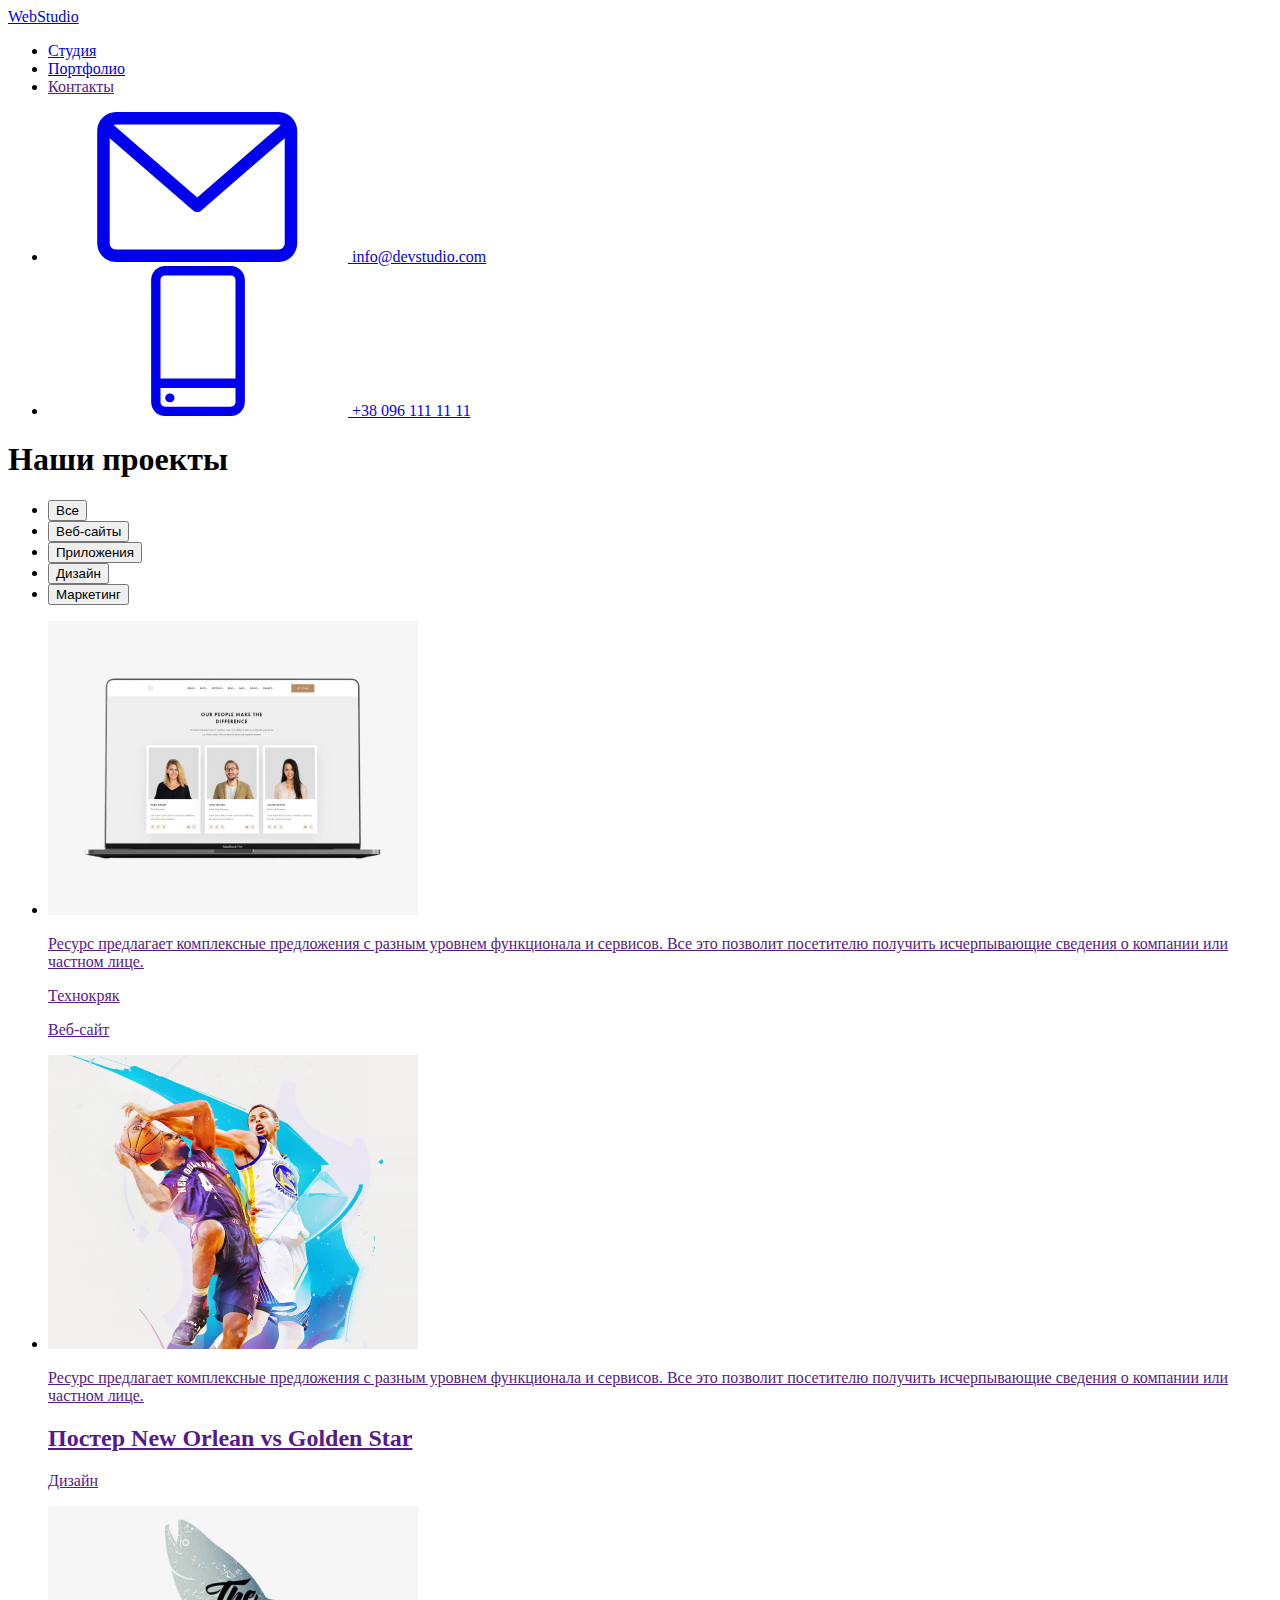
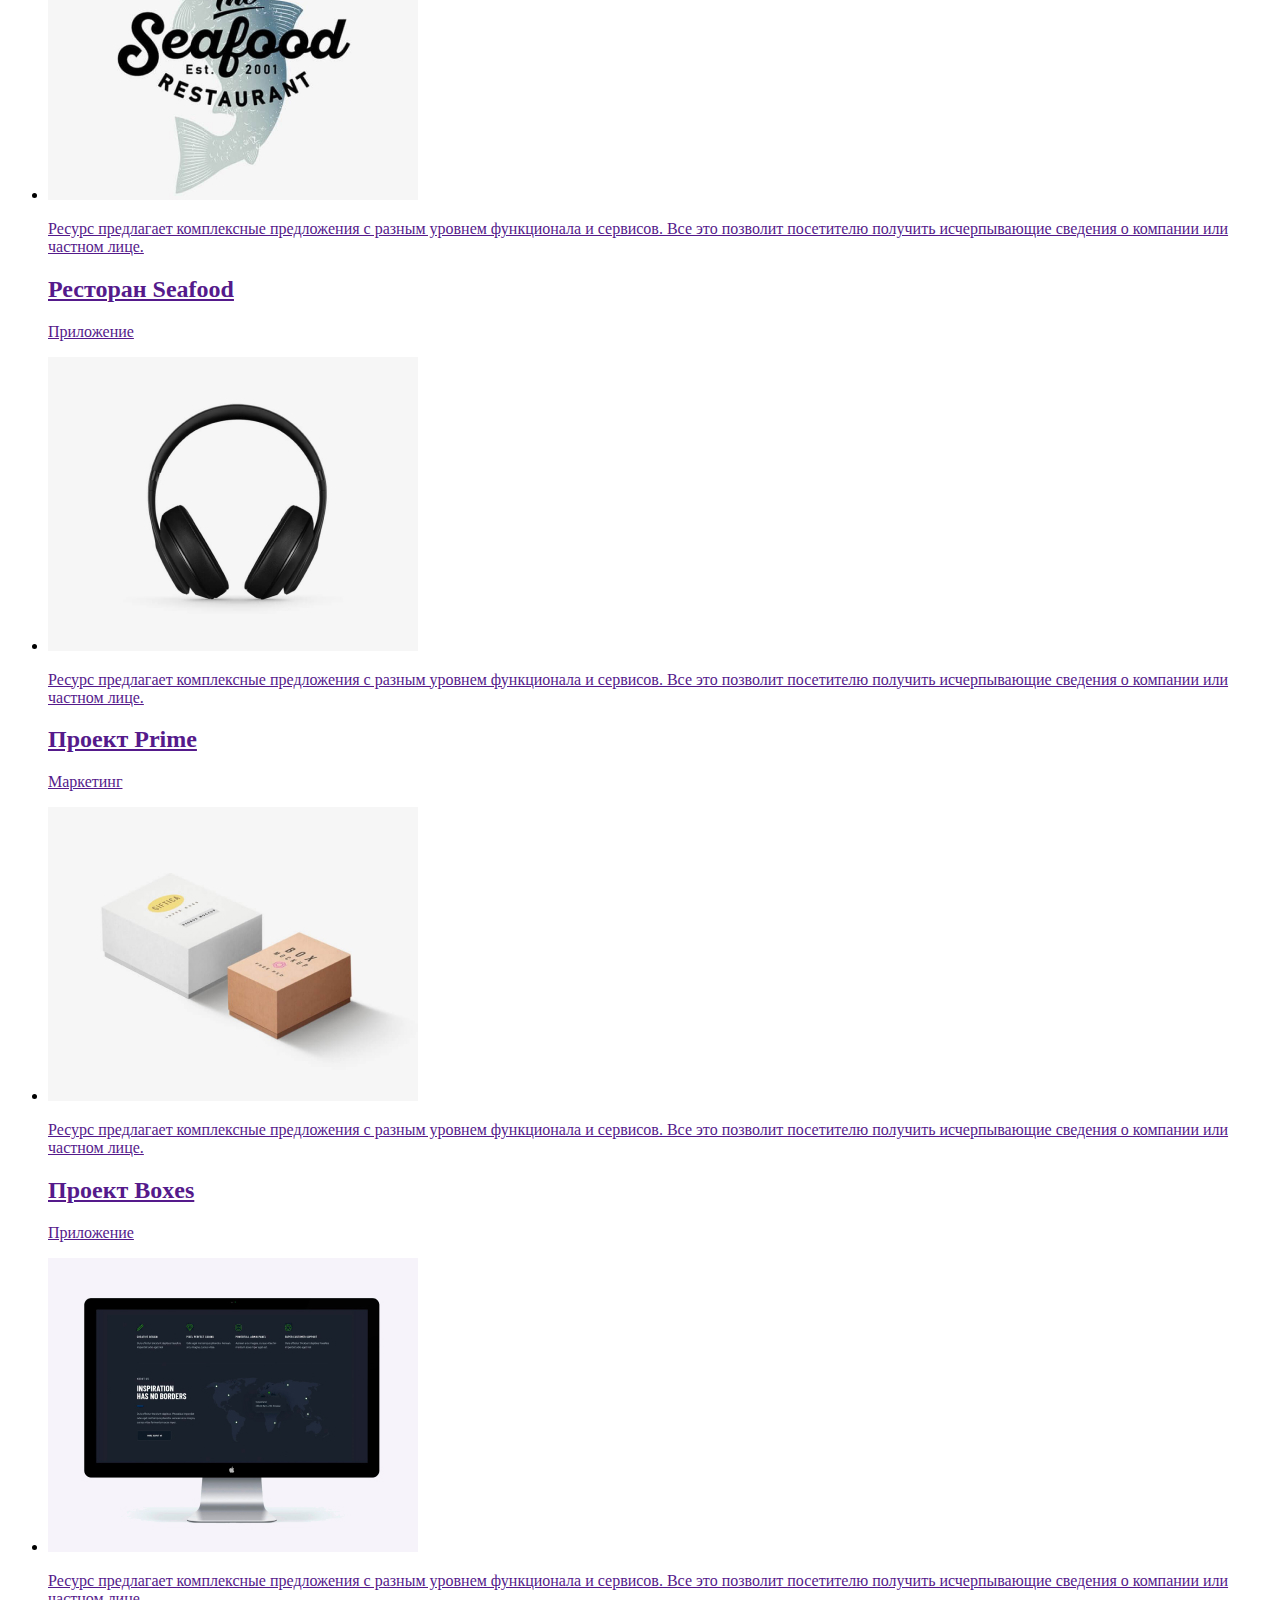
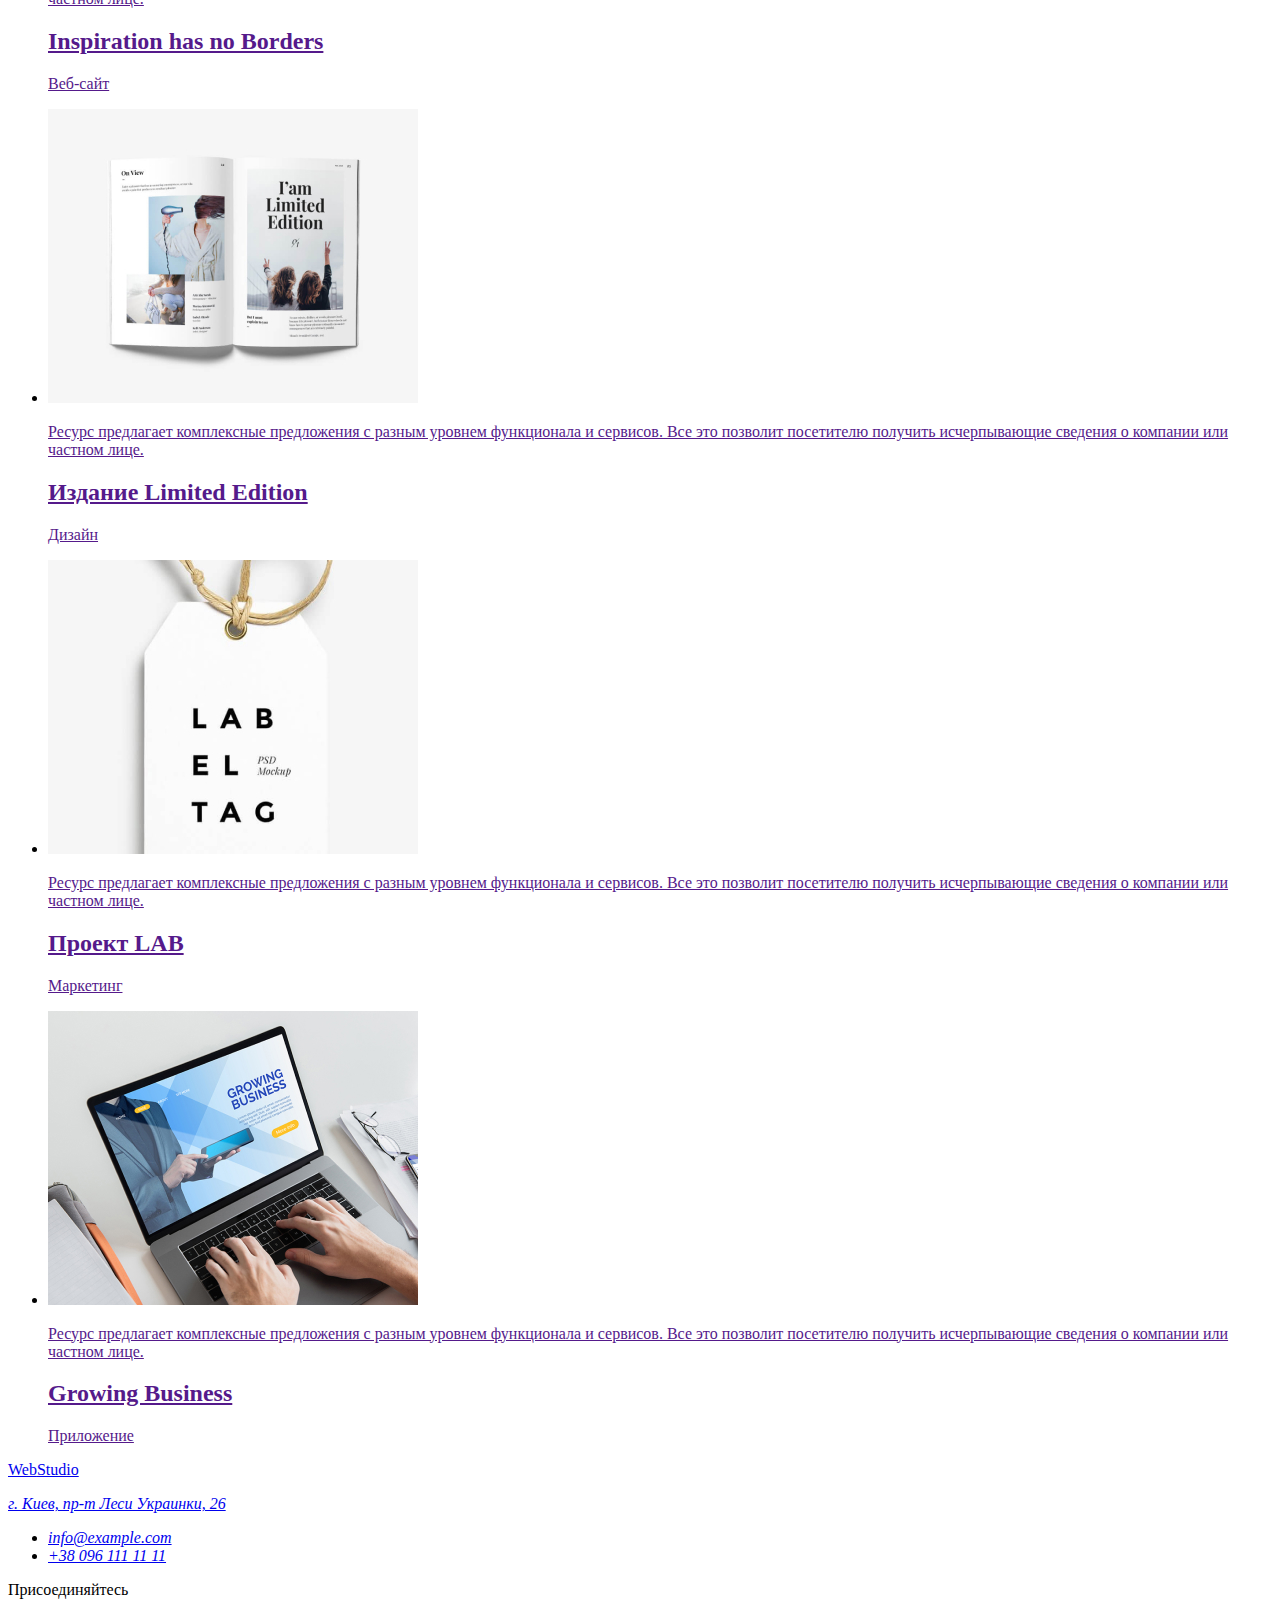
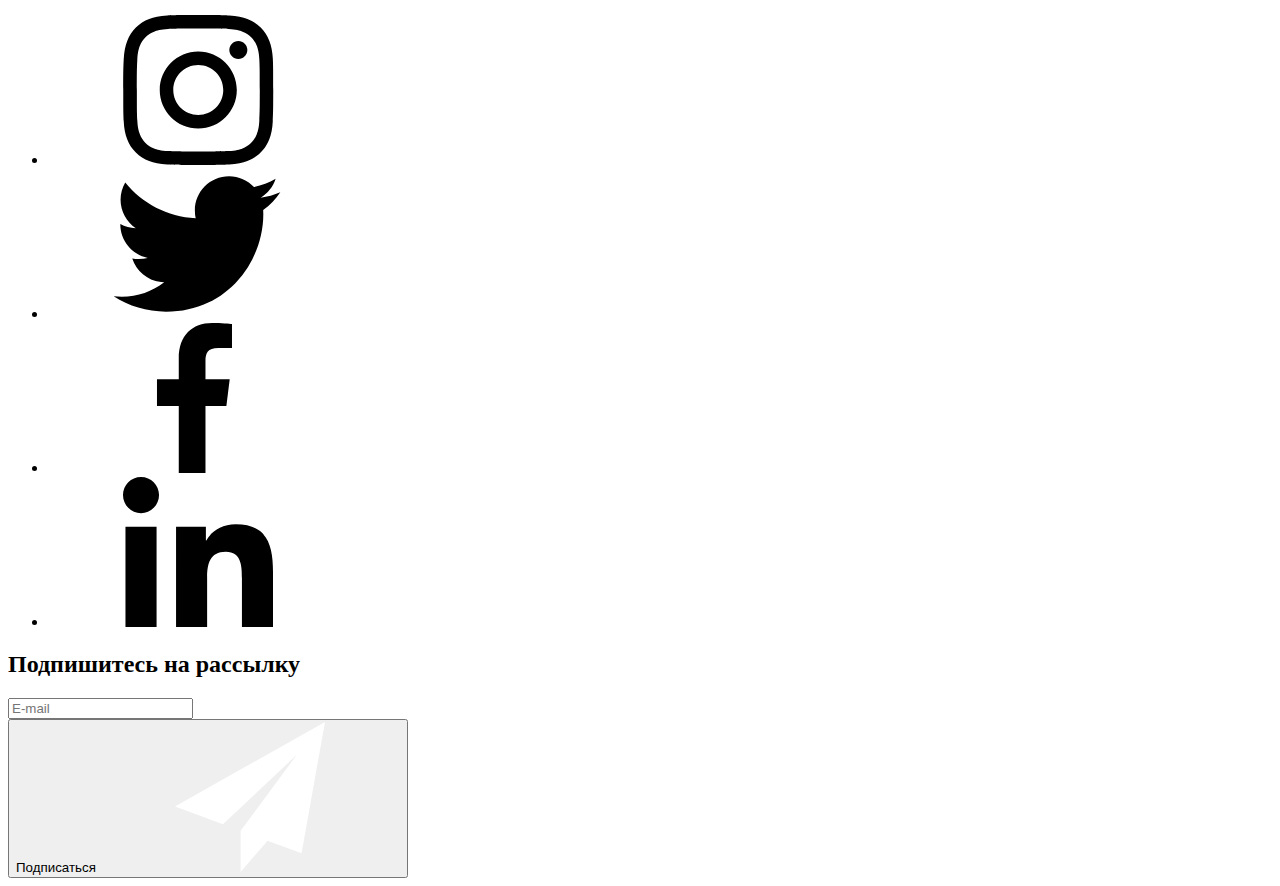
==== portfolio.html @ f250ab78 "add 7 hw (BEM and SCSS )" ====
<!DOCTYPE html>
<html lang="ru">
  <head>
    <meta charset="UTF-8" />
    <meta http-equiv="X-UA-Compatible" content="IE=edge" />
    <meta name="viewport" content="width=device-width, initial-scale=1.0" />
    <title>Portfolio</title>
    <link rel="stylesheet" href="./dist/css/portfolio.min.css" />
    <style>
      @import url('https://fonts.googleapis.com/css2?family=Raleway:wght@700&family=Roboto:wght@400;500;700;900&display=swap');
    </style>
  

  <body class="page-body">
    <header class="page-header">
      <div class="container">
        <div class="site-nav__group">
          <nav class="site-nav">
            <a href="./index.html" class="site-nav__logo"
              ><span class="site-nav__logo-span">Web</span>Studio</a
            >
            <ul class="site-nav__list">
              <li class="site-nav__item">
                <a href="./index.html" class="site-nav__link ">Студия</a>
              </li>
              <li class="site-nav__item">
                <a href="./portfolio.html" class="site-nav__link site-nav__link-active">Портфолио</a>
              </li>
              <li class="site-nav__item">
                <a href="" class="site-nav__link">Контакты</a>
              </li>
            </ul>
          </nav>

          <ul class="list-contacts">
            <li class="list-contacts__item">
              <a href="mailto:info@devstudio.com" class="list-contacts__link">
                <svg class="list-contacts__icon">
                  <use href="./images/icons/symbol-defs.svg#icon-envelope"></use>
                </svg>
                info@devstudio.com</a
              >
            </li>
            <li class="list-contacts__item">
              <a href="tel:+380961111111" class="list-contacts__link">
                <svg class="list-contacts__icon">
                  <use href="./images/icons/symbol-defs.svg#icon-smartphone"></use>
                </svg>
                +38 096 111 11 11</a
              >
            </li>
          </ul>
        </div>
      </div>
    </header>

    <main>
      <div class="container">
        <section class="main-section__filter">
          <h1 class="visualy-hidden">Наши проекты</h1>
          <ul class="filter-list">
            <li class="filter-list__item">
              <button type="button" class="filter-list__buttoms">Все</button>
            </li>

            <li class="filter-list__item">
              <button type="button" class="filter-list__buttoms">Веб-сайты</button>
            </li>

            <li class="filter-list__item">
              <button type="button" class="filter-list__buttoms">Приложения</button>
            </li>

            <li class="filter-list__item">
              <button type="button" class="filter-list__buttoms">Дизайн</button>
            </li>

            <li class="filter-list__item">
              <button type="button" class="filter-list__buttoms">Маркетинг</button>
            </li>
          </ul>

          <ul class="cards-list">
            <li class="cards-list__item">
              <a class="cards-list__link" href="">
                <div class="card-thumb">
                  <img
                    class="card-image"
                    src="./images/img-portfolio/Site-in-laptop.jpg"
                    alt="Технокряк"
                    width="370"
                    height="294"
                  />
                  <div class="card-overlay">
                    <p>
                      Ресурс предлагает комплексные предложения с разным уровнем функционала и
                      сервисов. Все это позволит посетителю получить исчерпывающие сведения о
                      компании или частном лице.
                    </p>
                  </div>
                </div>
                <div class="card-group">
                  <h class="card-group__title">Технокряк</h2>
                  <p class="card-group__description">Веб-сайт</p>
                </div>
              </a>
            </li>

            <li class="cards-list__item">
              <a class="cards-list__link" href="">
                <div class="card-thumb">
                  <img
                    src="./images/img-portfolio/basketball.jpg"
                    alt="Постер New Orlean vs Golden Star"
                    width="370"
                    height="294"
                  />
                  <div class="card-overlay">
                    <p>
                      Ресурс предлагает комплексные предложения с разным уровнем функционала и
                      сервисов. Все это позволит посетителю получить исчерпывающие сведения о
                      компании или частном лице.
                    </p>
                  </div>
                </div>
                <div class="card-group">
                  <h2 class="card-group__title">Постер New Orlean vs Golden Star</h2>
                  <p class="card-group__description">Дизайн</p>
                </div>
              </a>
            </li>

            <li class="cards-list__item">
              <a class="cards-list__link" href="">
                <div class="card-thumb">
                  <img
                    src="./images/img-portfolio/seafood.jpg"
                    alt="Ресторан Seafood"
                    width="370"
                    height="294"
                  />
                  <div class="card-overlay">
                    <p>
                      Ресурс предлагает комплексные предложения с разным уровнем функционала и
                      сервисов. Все это позволит посетителю получить исчерпывающие сведения о
                      компании или частном лице.
                    </p>
                  </div>
                </div>
                <div class="card-group">
                  <h2 class="card-group__title">Ресторан Seafood</h2>
                  <p class="card-group__description">Приложение</p>
                </div>
              </a>
            </li>
            <li class="cards-list__item">
              <a class="cards-list__link" href="">
                <div class="card-thumb">
                  <img
                    src="./images/img-portfolio/headphones.jpg"
                    alt="Проект Prime"
                    width="370"
                    height="294"
                  />
                  <div class="card-overlay">
                    <p>
                      Ресурс предлагает комплексные предложения с разным уровнем функционала и
                      сервисов. Все это позволит посетителю получить исчерпывающие сведения о
                      компании или частном лице.
                    </p>
                  </div>
                </div>
                <div class="card-group">
                  <h2 class="card-group__title">Проект Prime</h2>
                  <p class="card-group__description">Маркетинг</p>
                </div>
              </a>
            </li>
            <li class="cards-list__item">
              <a class="cards-list__link" href="">
                <div class="card-thumb">
                  <img
                    src="./images/img-portfolio/boxes.jpg"
                    alt="Проект Boxes"
                    width="370"
                    height="294"
                  />
                  <div class="card-overlay">
                    <p>
                      Ресурс предлагает комплексные предложения с разным уровнем функционала и
                      сервисов. Все это позволит посетителю получить исчерпывающие сведения о
                      компании или частном лице.
                    </p>
                  </div>
                </div>
                <div class="card-group">
                  <h2 class="card-group__title">Проект Boxes</h2>
                  <p class="card-group__description">Приложение</p>
                </div>
              </a>
            </li>
            <li class="cards-list__item">
              <a class="cards-list__link" href="">
                <div class="card-thumb">
                  <img
                    src="./images/img-portfolio/borders-site.jpg"
                    alt="Inspiration has no Borders"
                    width="370"
                    height="294"
                  />
                  <div class="card-overlay">
                    <p>
                      Ресурс предлагает комплексные предложения с разным уровнем функционала и
                      сервисов. Все это позволит посетителю получить исчерпывающие сведения о
                      компании или частном лице.
                    </p>
                  </div>
                </div>
                <div class="card-group">
                  <h2 class="card-group__title">Inspiration has no Borders</h2>
                  <p class="card-group__description">Веб-сайт</p>
                </div>
              </a>
            </li>

            <li class="cards-list__item">
              <a class="cards-list__link" href="">
                <div class="card-thumb">
                  <img
                    src="./images/img-portfolio/books.jpg"
                    alt="Издание Limited Edition"
                    width="370"
                    height="294"
                  />
                  <div class="card-overlay">
                    <p>
                      Ресурс предлагает комплексные предложения с разным уровнем функционала и
                      сервисов. Все это позволит посетителю получить исчерпывающие сведения о
                      компании или частном лице.
                    </p>
                  </div>
                </div>
                <div class="card-group">
                  <h2 class="card-group__title">Издание Limited Edition</h2>
                  <p class="card-group__description">Дизайн</p>
                </div>
              </a>
            </li>
            <li class="cards-list__item">
              <a class="cards-list__link" href="">
                <div class="card-thumb">
                  <img
                    src="./images/img-portfolio/project-lab.jpg"
                    alt="Проект LAB"
                    width="370"
                    height="294"
                  />
                  <div class="card-overlay">
                    <p>
                      Ресурс предлагает комплексные предложения с разным уровнем функционала и
                      сервисов. Все это позволит посетителю получить исчерпывающие сведения о
                      компании или частном лице.
                    </p>
                  </div>
                </div>
                <div class="card-group">
                  <h2 class="card-group__title">Проект LAB</h2>
                  <p class="card-group__description">Маркетинг</p>
                </div>
              </a>
            </li>
            <li class="cards-list__item">
              <a class="cards-list__link" href="">
                <div class="card-thumb">
                  <img
                    src="./images/img-portfolio/growing-bis.jpg"
                    alt="Growing Business"
                    width="370"
                    height="294"
                  />
                  <div class="card-overlay">
                    <p>
                      Ресурс предлагает комплексные предложения с разным уровнем функционала и
                      сервисов. Все это позволит посетителю получить исчерпывающие сведения о
                      компании или частном лице.
                    </p>
                  </div>
                </div>
                <div class="card-group">
                  <h2 class="card-group__title">Growing Business</h2>
      <p class="card-group__description">Приложение</p>
                </div>
              </a>
            </li>
          </ul>
        </section>
      </div>
    </main>

<footer class="footer-section">
      <div class="container footer-wrapper">
        <div class="section-adress">
          <a href="./index.html" class="footer-logo"
            >Web<span class="footer-logo__span">Studio</span></a
          >
          <address>
            <p class="footer-adress__item">
              <a href="https://goo.gl/maps/jg8yxFYKUGYRBdv56" class="footer-adress__location"
                >г. Киев, пр-т Леси Украинки, 26</a
              >
            </p>

            <ul class="footer-adress">
              <li class="footer-adress__item">
                <a href="mailto:info@example.com" class="footer-adress__contacts"
                  >info@example.com</a
                >
              </li>
              <li class="footer-adress__item">
                <a href="tel:+380961111111" class="footer-adress__contacts">+38 096 111 11 11</a>
              </li>
            </ul>
          </address>
        </div>
        <div>
          <p class="title-subscribe">Присоединяйтесь</p>
          <ul class="social-media">
            <li class="social-media__item">
              <a href="https://www.instagram.com/">
                <svg class="social-media__icon">
                  <use href="./images/icons/symbol-defs.svg#icon-instagram-2"></use>
                </svg>
              </a>
            </li>
            <li class="social-media__item">
              <a href="https://twitter.com/">
                <svg class="social-media__icon">
                  <use href="./images/icons/symbol-defs.svg#icon-group"></use>
                </svg>
              </a>
            </li>
            <li class="social-media__item">
              <a href="https://www.facebook.com/">
                <svg class="social-media__icon">
                  <use href="./images/icons/symbol-defs.svg#icon-vector"></use>
                </svg>
              </a>
            </li>
            <li class="social-media__item">
              <a href="https://www.linkedin.com/">
                <svg class="social-media__icon">
                  <use href="./images/icons/symbol-defs.svg#icon-linkedin-1"></use>
                </svg>
              </a>
            </li>
          </ul>
        </div>
        <form class="form-subscribe js-speaker-form">
          <div class="footer-form__item">
            <h2 class="title-subscribe">Подпишитесь на рассылку</h2>
            <input
              class="footer-form__subscribe"
              type="email"
              name="email"
              placeholder="E-mail"
              id="email"
            />
          </div>
          <div class="submit">
            <button type="submit" class="submit-button hero-section__button">
              Подписаться
              <svg class="submit-icon">
                <use href="./images/icons/symbol-defs.svg#icon-icon-send"></use>
              </svg>
            </button>
          </div>
        </form>
      </div>
    </footer>
  </body>
</html>
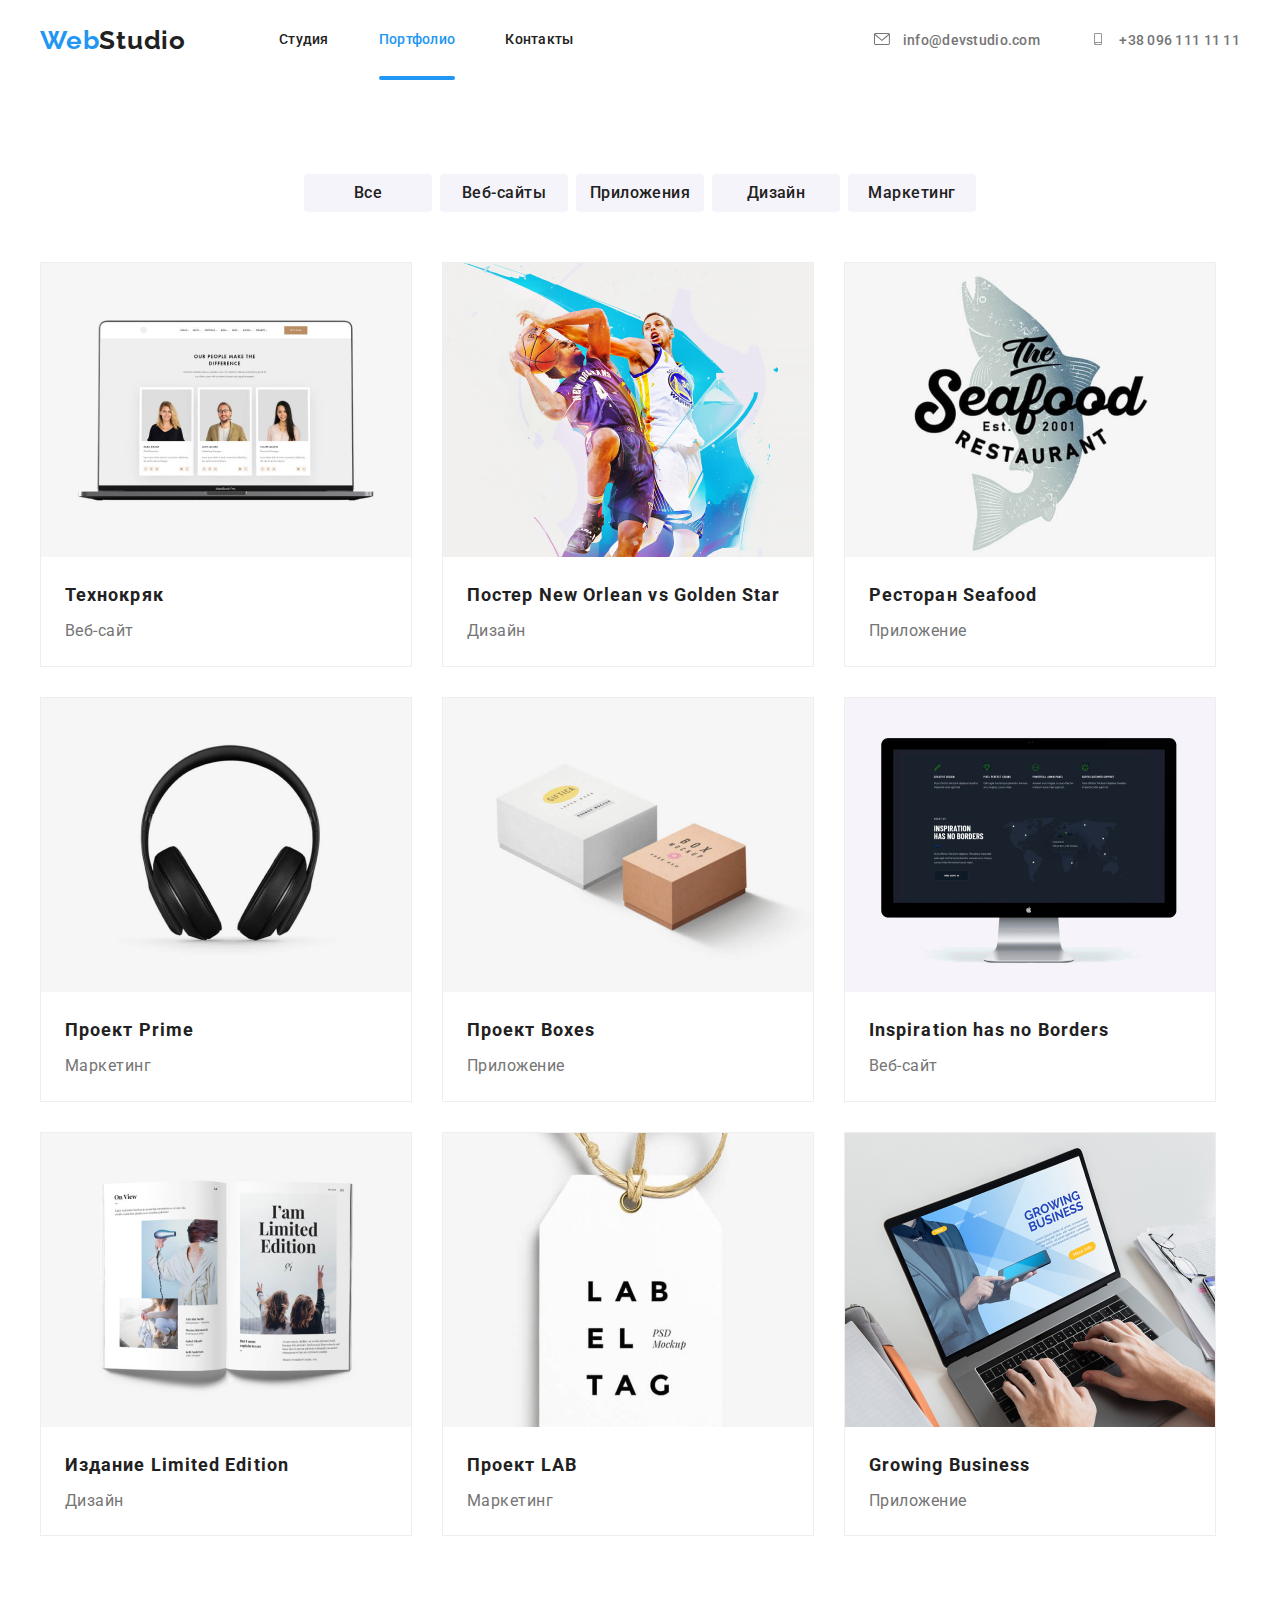
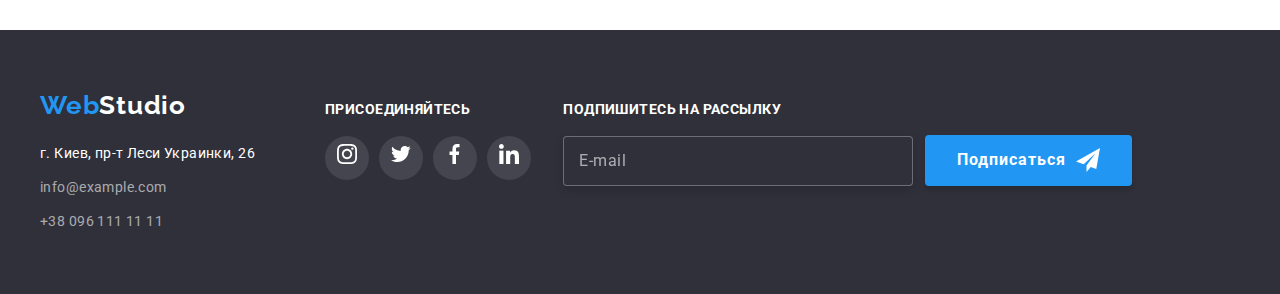
==== commit f6560ea1: "fix link" ====
--- a/portfolio.html
+++ b/portfolio.html
@@ -5,7 +5,7 @@
     <meta http-equiv="X-UA-Compatible" content="IE=edge" />
     <meta name="viewport" content="width=device-width, initial-scale=1.0" />
     <title>Portfolio</title>
-    <link rel="stylesheet" href="./dist/css/portfolio.min.css" />
+    <link rel="stylesheet" href="./css/portfolio.css" />
     <style>
       @import url('https://fonts.googleapis.com/css2?family=Raleway:wght@700&family=Roboto:wght@400;500;700;900&display=swap');
     </style>
--- a/css/portfolio.css
+++ b/css/portfolio.css
@@ -0,0 +1,543 @@
+@charset "UTF-8";
+*,
+*::before,
+*::after {
+  box-sizing: border-box;
+}
+
+ol,
+ul,
+ol {
+  padding: 0;
+  margin: 0;
+}
+
+button {
+  padding: 0;
+  border: 0;
+  background-color: transparent;
+}
+
+body,
+h1,
+h2,
+h3,
+h4,
+p,
+ul,
+ol,
+li,
+figure,
+figcaption,
+blockquote,
+dl,
+dd {
+  margin: 0;
+  list-style-type: none;
+  padding: 0;
+}
+
+body {
+  font-family: "FuturaBT-Book";
+  min-height: 100vh;
+  scroll-behavior: smooth;
+  text-rendering: optimizeSpeed;
+  line-height: 1.5;
+  -webkit-touch-callout: none;
+  -webkit-user-select: none;
+  -moz-user-select: none;
+  -ms-user-select: none;
+  user-select: text;
+}
+
+ul,
+ol {
+  list-style: none;
+}
+
+/* Элементы a, у которых нет класса, сбрасываем до дефолтных стилей */
+a:not([class]) {
+  -webkit-text-decoration-skip: ink;
+          text-decoration-skip-ink: auto;
+}
+
+/* Упрощаем работу с изображениями */
+img {
+  max-width: 100%;
+  display: block;
+}
+
+/* класс для индикации блоков */
+.outline_red {
+  border: 1px solid;
+  border-color: red;
+}
+
+/* Указываем понятную периодичность в потоке данных у article*/
+article > * + * {
+  margin-top: 1em;
+}
+
+/* Наследуем шрифты для инпутов и кнопок */
+input,
+button,
+textarea,
+select {
+  font: inherit;
+}
+
+/* Удаляем все анимации и переходы для людей, которые предпочитай их не использовать */
+@media (prefers-reduced-motion: reduce) {
+  * {
+    -webkit-animation-duration: 0.01ms !important;
+            animation-duration: 0.01ms !important;
+    -webkit-animation-iteration-count: 1 !important;
+            animation-iteration-count: 1 !important;
+    transition-duration: 0.01ms !important;
+    scroll-behavior: auto !important;
+  }
+}
+/*Один общий оутлайн для отмечания компонентов на верстаемых страницах*/
+.devOutline {
+  outline-color: red;
+  outline-width: 1px;
+  outline-style: inset;
+}
+
+a {
+  text-decoration: none;
+  color: black;
+}
+
+button {
+  cursor: pointer;
+}
+
+li {
+  list-style-type: none;
+}
+
+main,
+address {
+  font-family: "Roboto";
+}
+
+.container {
+  margin-left: auto;
+  margin-right: auto;
+  width: 1200px;
+}
+
+.site-nav {
+  display: flex;
+  align-items: center;
+}
+.site-nav__group {
+  display: flex;
+  align-items: center;
+}
+.site-nav__logo {
+  color: #212121;
+  font-family: "Raleway";
+  font-weight: 700;
+  font-size: 26px;
+  line-height: 1.19;
+  letter-spacing: 0.03em;
+}
+.site-nav__list {
+  display: flex;
+  margin-left: 93px;
+}
+.site-nav__link {
+  position: relative;
+  display: block;
+  padding-top: 32px;
+  color: #212121;
+  font-weight: 500;
+  font-size: 14px;
+  line-height: 1.14;
+  letter-spacing: 0.02em;
+  transition: color 250ms cubic-bezier(0.4, 0, 0.2, 1);
+  font-family: "Roboto";
+}
+.site-nav__link::after {
+  display: block;
+  content: "";
+  background: #2196f3;
+  height: 4px;
+  margin-top: 28px;
+  border-radius: 2px;
+  transform: scaleX(0);
+  transition: transform 250ms cubic-bezier(0.4, 0, 0.2, 1);
+}
+.site-nav__link:hover, .site-nav__link:focus {
+  color: #2196f3;
+}
+
+.site-nav__link-active {
+  color: #2196f3;
+}
+.site-nav__link-active::before {
+  position: absolute;
+  content: "";
+  width: 100%;
+  height: 4px;
+  background-color: #2196f3;
+  bottom: 0;
+  border-radius: 2px;
+}
+
+.site-nav__link-active .site-nav .site-nav__link::after {
+  display: block;
+  content: "";
+  background: #2196f3;
+  height: 4px;
+  margin-top: 28px;
+  border-radius: 2px;
+  transform: scaleX(0);
+  transition: transform 250ms cubic-bezier(0.4, 0, 0.2, 1);
+}
+
+.site-nav__logo-span {
+  color: #2196f3;
+}
+
+.site-nav__list .site-nav__item:not(:last-child) {
+  margin-right: 50px;
+}
+
+.site-nav__item:hover .site-nav__link::after {
+  transform: scaleX(1);
+}
+
+.list-contacts {
+  display: flex;
+  margin-left: auto;
+}
+.list-contacts__item:not(:last-child) {
+  margin-right: 50px;
+}
+.list-contacts__link {
+  color: #757575;
+  font-family: "Roboto";
+  font-weight: 500;
+  font-size: 14px;
+  line-height: 1.14;
+  letter-spacing: 0.02em;
+  transition: color 250ms cubic-bezier(0.4, 0, 0.2, 1);
+}
+.list-contacts__link:hover, .list-contacts__link:focus {
+  color: #2196f3;
+}
+.list-contacts__icon {
+  width: 16px;
+  height: 12px;
+  margin-right: 10px;
+  align-items: center;
+}
+
+.list-contacts .list-contacts__item > .list-contacts__icon:hover,
+.list-contacts__icon:focus {
+  fill: #2196f3;
+}
+
+.footer-section {
+  background: #2f303a;
+  padding-bottom: 60px;
+  padding-top: 60px;
+}
+
+.footer-wrapper {
+  display: flex;
+  align-items: baseline;
+}
+
+.footer-logo {
+  display: inline-block;
+  font-family: "Raleway";
+  font-style: normal;
+  font-weight: 700;
+  font-size: 26px;
+  line-height: 1.19;
+  letter-spacing: 0.03em;
+  color: #2196f3;
+  margin-bottom: 20px;
+}
+.footer-logo__span {
+  color: #ffffff;
+}
+
+.footer-adress__item:not(:last-child) {
+  margin-bottom: 9px;
+}
+
+.footer-adress__contacts {
+  font-style: normal;
+  font-weight: 400;
+  font-size: 14px;
+  line-height: 1.71;
+  letter-spacing: 0.03em;
+  color: rgba(255, 255, 255, 0.6);
+  margin-bottom: 60px;
+}
+.footer-adress__contacts:hover, .footer-adress__contacts:focus {
+  transition: color 250ms cubic-bezier(0.4, 0, 0.2, 1);
+  color: #2196f3;
+}
+.footer-adress__contacts:last-child {
+  margin-bottom: 60px;
+}
+
+.footer-adress__location {
+  font-style: normal;
+  font-weight: 400;
+  font-size: 14px;
+  line-height: 1.71;
+  letter-spacing: 0.03em;
+  color: #ffffff;
+}
+
+.title-subscribe {
+  margin-bottom: 20px;
+  font-family: "Roboto";
+  font-weight: 700;
+  font-size: 14px;
+  line-height: 0.8;
+  letter-spacing: 0.03em;
+  text-transform: uppercase;
+  color: #ffffff;
+}
+.title-subscribe:not(:last-child) {
+  margin-right: 93px;
+}
+
+.social-media {
+  display: flex;
+}
+.social-media__item {
+  display: flex;
+  align-items: center;
+  justify-content: center;
+  width: 44px;
+  height: 44px;
+  border-radius: 50%;
+  background-color: rgba(255, 255, 255, 0.1);
+  transition: background-color 250ms cubic-bezier(0.4, 0, 0.2, 1);
+}
+.social-media__item:not(:last-child) {
+  margin-right: 10px;
+}
+.social-media__item:hover, .social-media__item:focus {
+  background-color: #2196f3;
+}
+.social-media__icon {
+  width: 20px;
+  height: 20px;
+  fill: #ffffff;
+}
+
+.section-adress {
+  margin-right: 70px;
+}
+
+.footer-form__item {
+  display: flex;
+  flex-direction: column;
+}
+
+.footer-form__item .footer-form__subscribe {
+  font-family: "Roboto";
+  font-weight: 400;
+  line-height: 1.16;
+  letter-spacing: 0.01em;
+  outline: none;
+  border: 1px solid rgba(255, 255, 255, 0.3);
+  filter: drop-shadow(0px 4px 4px rgba(0, 0, 0, 0.15));
+  border-radius: 4px;
+  background-color: #2f303a;
+  color: #ffffff;
+  padding: 15px;
+  height: 50px;
+  width: 350px;
+}
+
+.footer-form__subscribe::-moz-placeholder {
+  font-family: "Roboto";
+  font-weight: 400;
+  font-size: 16px;
+  line-height: 1.25;
+  letter-spacing: 0.03em;
+  color: rgba(255, 255, 255, 0.6);
+}
+
+.footer-form__subscribe:-ms-input-placeholder {
+  font-family: "Roboto";
+  font-weight: 400;
+  font-size: 16px;
+  line-height: 1.25;
+  letter-spacing: 0.03em;
+  color: rgba(255, 255, 255, 0.6);
+}
+
+.footer-form__subscribe::placeholder {
+  font-family: "Roboto";
+  font-weight: 400;
+  font-size: 16px;
+  line-height: 1.25;
+  letter-spacing: 0.03em;
+  color: rgba(255, 255, 255, 0.6);
+}
+
+.submit {
+  margin-left: 12px;
+}
+.submit-button {
+  display: flex;
+  align-items: center;
+}
+.submit-icon {
+  width: 24px;
+  height: 24px;
+  margin-left: 10px;
+}
+.submit-button {
+  padding: 10px 32px;
+  font-weight: 700;
+  font-family: "Roboto";
+  font-size: 16px;
+  line-height: 1.88;
+  letter-spacing: 0.06em;
+  color: #ffffff;
+  background: #2196f3;
+  box-shadow: 0px 4px 4px rgba(0, 0, 0, 0.15);
+  border-radius: 4px;
+  border: 0;
+}
+
+.form-subscribe {
+  display: flex;
+  align-items: end;
+}
+
+.visualy-hidden {
+  position: absolute;
+  width: 1px;
+  height: 1px;
+  margin: -1px;
+  border: 0;
+  padding: 0;
+  white-space: nowrap;
+  -webkit-clip-path: inset(100%);
+          clip-path: inset(100%);
+  clip: rect(0 0 0 0);
+  overflow: hidden;
+}
+
+.is-hidden {
+  visibility: visible;
+  opacity: 0;
+  pointer-events: none;
+}
+
+.filter-list {
+  display: flex;
+  justify-content: center;
+  padding-top: 94px;
+  margin-bottom: 50px;
+}
+.filter-list__item:not(:last-child) {
+  margin-right: 8px;
+}
+.filter-list__buttoms {
+  font-family: "Roboto";
+  font-weight: 500;
+  font-size: 16px;
+  line-height: 1.6;
+  letter-spacing: 0.03em;
+  color: #212121;
+  background-color: #f5f4fa;
+  border-radius: 4px;
+  width: 128px;
+  height: 38px;
+  transition: color 250ms cubic-bezier(0.4, 0, 0.2, 1), background-color 250ms cubic-bezier(0.4, 0, 0.2, 1), box-shadow 250ms cubic-bezier(0.4, 0, 0.2, 1), border-radius 250ms cubic-bezier(0.4, 0, 0.2, 1);
+}
+.filter-list__buttoms:hover, .filter-list__buttoms:focus {
+  color: #ffffff;
+  background: #2196f3;
+  box-shadow: 0px 3px 1px rgba(0, 0, 0, 0.1), 0px 1px 2px rgba(0, 0, 0, 0.08), 0px 2px 2px rgba(0, 0, 0, 0.12);
+  border-radius: 4px;
+}
+
+.cards-list {
+  display: flex;
+  flex-wrap: wrap;
+  flex-basis: calc(33.3333333333% - 20px);
+  padding-bottom: 94px;
+}
+.cards-list__item {
+  margin-top: 15px;
+  margin-right: 30px;
+  margin-bottom: 15px;
+  border: 1px solid #eeeeee;
+}
+.cards-list__item:hover, .cards-list__item:focus {
+  border: 1px solid #ffffff;
+  box-shadow: 0px 1px 1px rgba(0, 0, 0, 0.12), 0px 4px 4px rgba(0, 0, 0, 0.06), 1px 4px 6px rgba(0, 0, 0, 0.16);
+}
+.cards-list__item:hover .card-overlay {
+  transform: translateY(-100%);
+}
+.cards-list__item:nth-child(3n) {
+  margin-right: 0px;
+}
+.cards-list__item:nth-last-child(-n+3) {
+  margin-bottom: 0px;
+}
+.cards-list__item:nth-child(-n+3) {
+  margin-top: 0px;
+}
+
+.card-overlay {
+  position: absolute;
+  display: flex;
+  justify-content: center;
+  align-items: center;
+  padding-left: 24px;
+  width: 100%;
+  background: rgba(33, 150, 243, 0.9);
+  font-family: "Roboto";
+  font-style: normal;
+  font-weight: 400;
+  font-size: 18px;
+  line-height: 1.56;
+  letter-spacing: 0.03em;
+  height: 100%;
+  color: #ffffff;
+  transform: translateY(0%);
+  transition: transform 250ms cubic-bezier(0.4, 0, 0.2, 1);
+}
+
+.card-thumb {
+  position: relative;
+  overflow: hidden;
+}
+
+.card-group {
+  padding: 20px 24px;
+}
+.card-group__title {
+  font-family: "Roboto";
+  font-weight: 700;
+  font-size: 18px;
+  line-height: 2;
+  letter-spacing: 0.06em;
+  color: #212121;
+}
+.card-group__description {
+  font-weight: 400;
+  font-size: 16px;
+  line-height: 1.8;
+  letter-spacing: 0.03em;
+  color: #757575;
+  padding-top: 4px;
+}/*# sourceMappingURL=portfolio.css.map */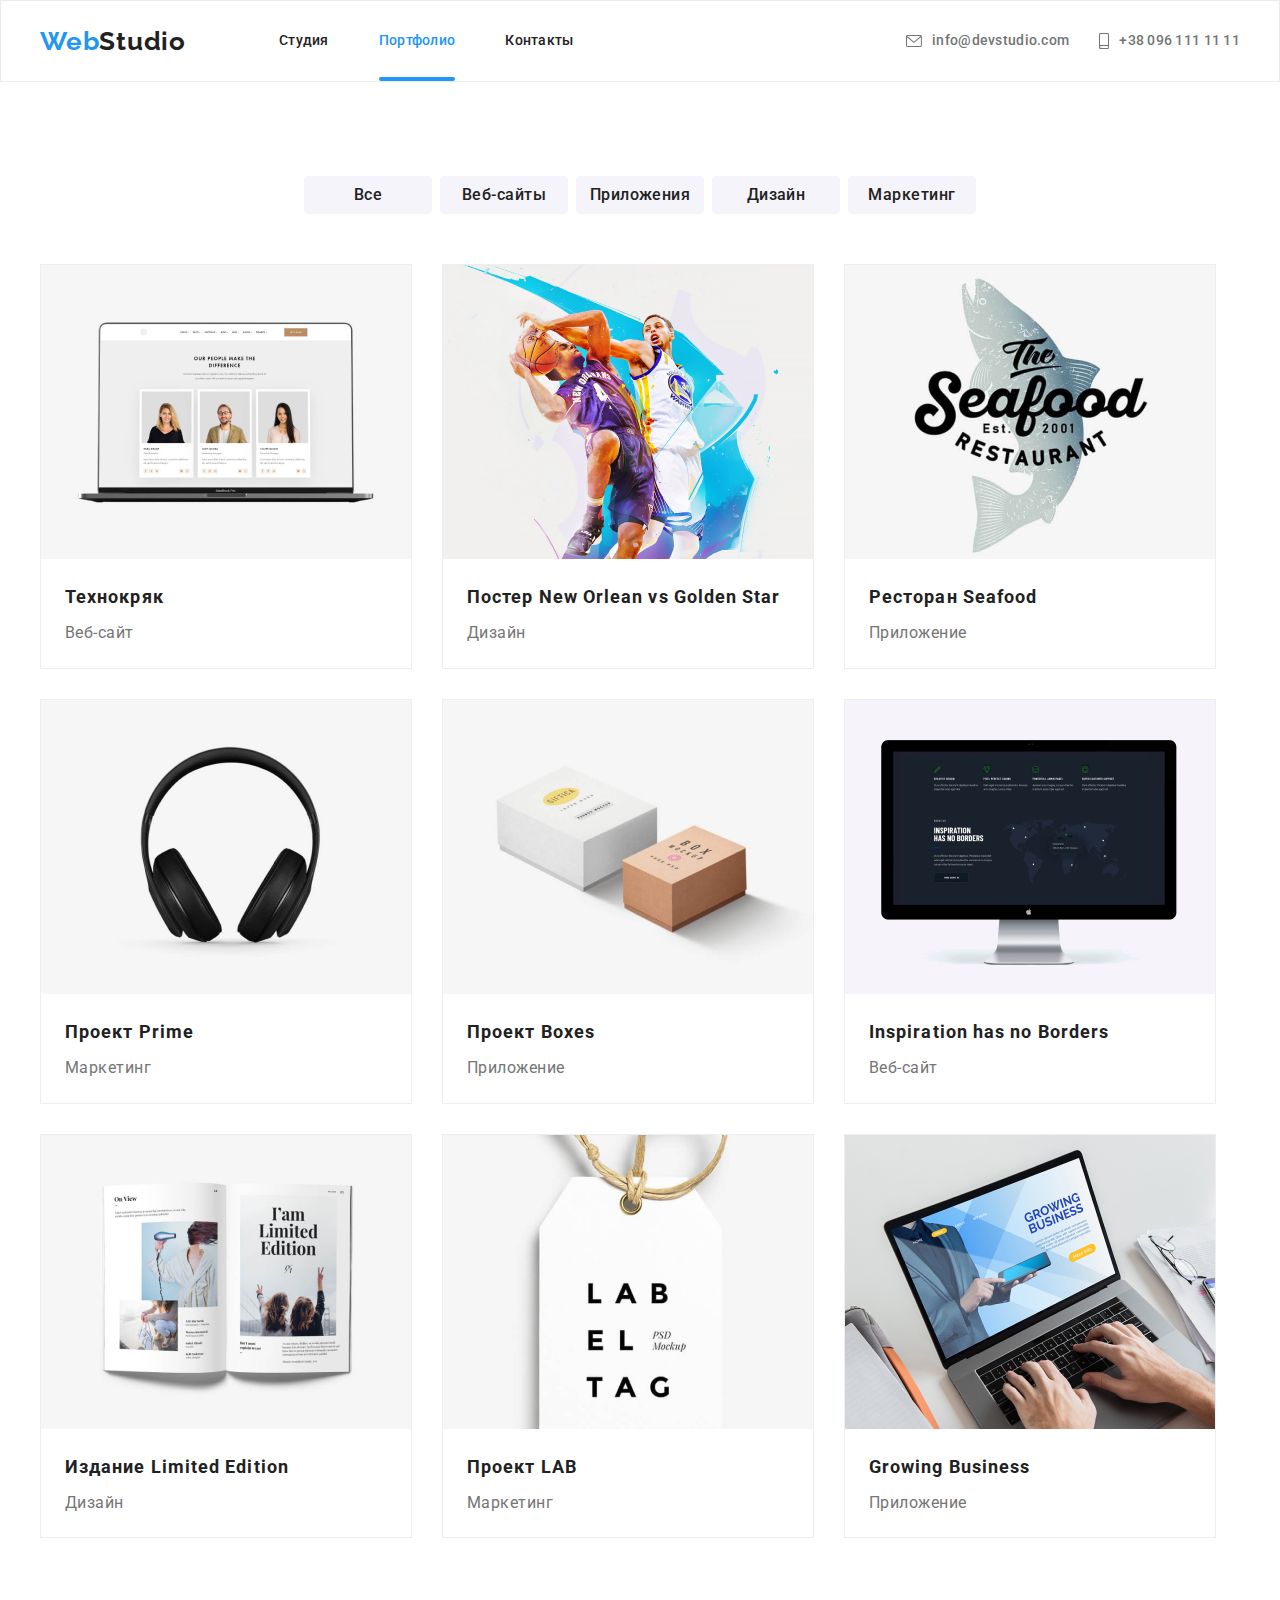
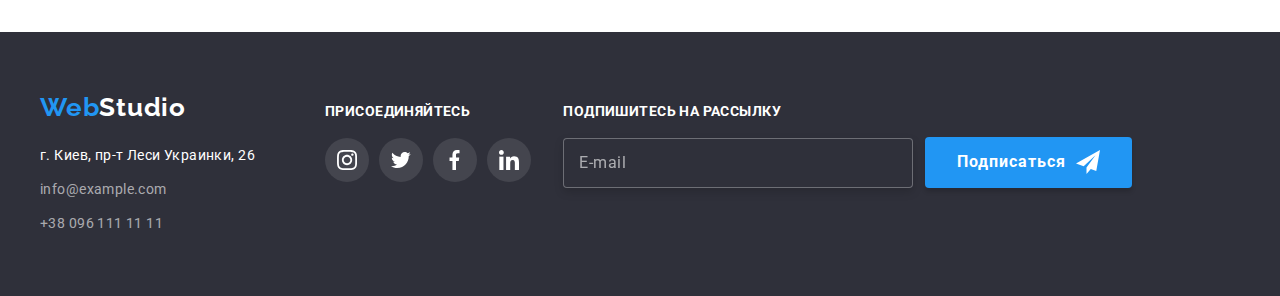
==== commit b1e7a76e: "bug fix" ====
--- a/portfolio.html
+++ b/portfolio.html
@@ -12,7 +12,7 @@
   
 
   <body class="page-body">
-    <header class="page-header">
+   <header class="page-header">
       <div class="container">
         <div class="site-nav__group">
           <nav class="site-nav">
@@ -35,7 +35,7 @@
           <ul class="list-contacts">
             <li class="list-contacts__item">
               <a href="mailto:info@devstudio.com" class="list-contacts__link">
-                <svg class="list-contacts__icon">
+                <svg class="list-contacts__icon-email">
                   <use href="./images/icons/symbol-defs.svg#icon-envelope"></use>
                 </svg>
                 info@devstudio.com</a
@@ -43,7 +43,7 @@
             </li>
             <li class="list-contacts__item">
               <a href="tel:+380961111111" class="list-contacts__link">
-                <svg class="list-contacts__icon">
+                <svg class="list-contacts__icon-phone">
                   <use href="./images/icons/symbol-defs.svg#icon-smartphone"></use>
                 </svg>
                 +38 096 111 11 11</a
@@ -297,7 +297,7 @@
       </div>
     </main>
 
-<footer class="footer-section">
+ <footer class="footer-section">
       <div class="container footer-wrapper">
         <div class="section-adress">
           <a href="./index.html" class="footer-logo"
@@ -326,28 +326,28 @@
           <p class="title-subscribe">Присоединяйтесь</p>
           <ul class="social-media">
             <li class="social-media__item">
-              <a href="https://www.instagram.com/">
+              <a class="social-media__link" href="https://www.instagram.com/">
                 <svg class="social-media__icon">
                   <use href="./images/icons/symbol-defs.svg#icon-instagram-2"></use>
                 </svg>
               </a>
             </li>
             <li class="social-media__item">
-              <a href="https://twitter.com/">
+              <a class="social-media__link" href="https://twitter.com/">
                 <svg class="social-media__icon">
                   <use href="./images/icons/symbol-defs.svg#icon-group"></use>
                 </svg>
               </a>
             </li>
             <li class="social-media__item">
-              <a href="https://www.facebook.com/">
+              <a class="social-media__link" href="https://www.facebook.com/">
                 <svg class="social-media__icon">
                   <use href="./images/icons/symbol-defs.svg#icon-vector"></use>
                 </svg>
               </a>
             </li>
             <li class="social-media__item">
-              <a href="https://www.linkedin.com/">
+              <a class="social-media__link" href="https://www.linkedin.com/">
                 <svg class="social-media__icon">
                   <use href="./images/icons/symbol-defs.svg#icon-linkedin-1"></use>
                 </svg>
--- a/css/portfolio.css
+++ b/css/portfolio.css
@@ -128,6 +128,10 @@
   width: 1200px;
 }
 
+.page-header {
+  border: 1px solid #ececec;
+}
+
 .site-nav {
   display: flex;
   align-items: center;
@@ -215,9 +219,11 @@
   margin-left: auto;
 }
 .list-contacts__item:not(:last-child) {
-  margin-right: 50px;
+  margin-right: 30px;
 }
 .list-contacts__link {
+  display: flex;
+  align-items: center;
   color: #757575;
   font-family: "Roboto";
   font-weight: 500;
@@ -229,11 +235,15 @@
 .list-contacts__link:hover, .list-contacts__link:focus {
   color: #2196f3;
 }
-.list-contacts__icon {
+.list-contacts__icon-email {
   width: 16px;
   height: 12px;
   margin-right: 10px;
-  align-items: center;
+}
+.list-contacts__icon-phone {
+  width: 10px;
+  height: 16px;
+  margin-right: 10px;
 }
 
 .list-contacts .list-contacts__item > .list-contacts__icon:hover,
@@ -314,7 +324,10 @@
 .social-media {
   display: flex;
 }
-.social-media__item {
+.social-media__item:not(:last-child) {
+  margin-right: 10px;
+}
+.social-media__link {
   display: flex;
   align-items: center;
   justify-content: center;
@@ -324,10 +337,7 @@
   background-color: rgba(255, 255, 255, 0.1);
   transition: background-color 250ms cubic-bezier(0.4, 0, 0.2, 1);
 }
-.social-media__item:not(:last-child) {
-  margin-right: 10px;
-}
-.social-media__item:hover, .social-media__item:focus {
+.social-media__link:hover, .social-media__link:focus {
   background-color: #2196f3;
 }
 .social-media__icon {
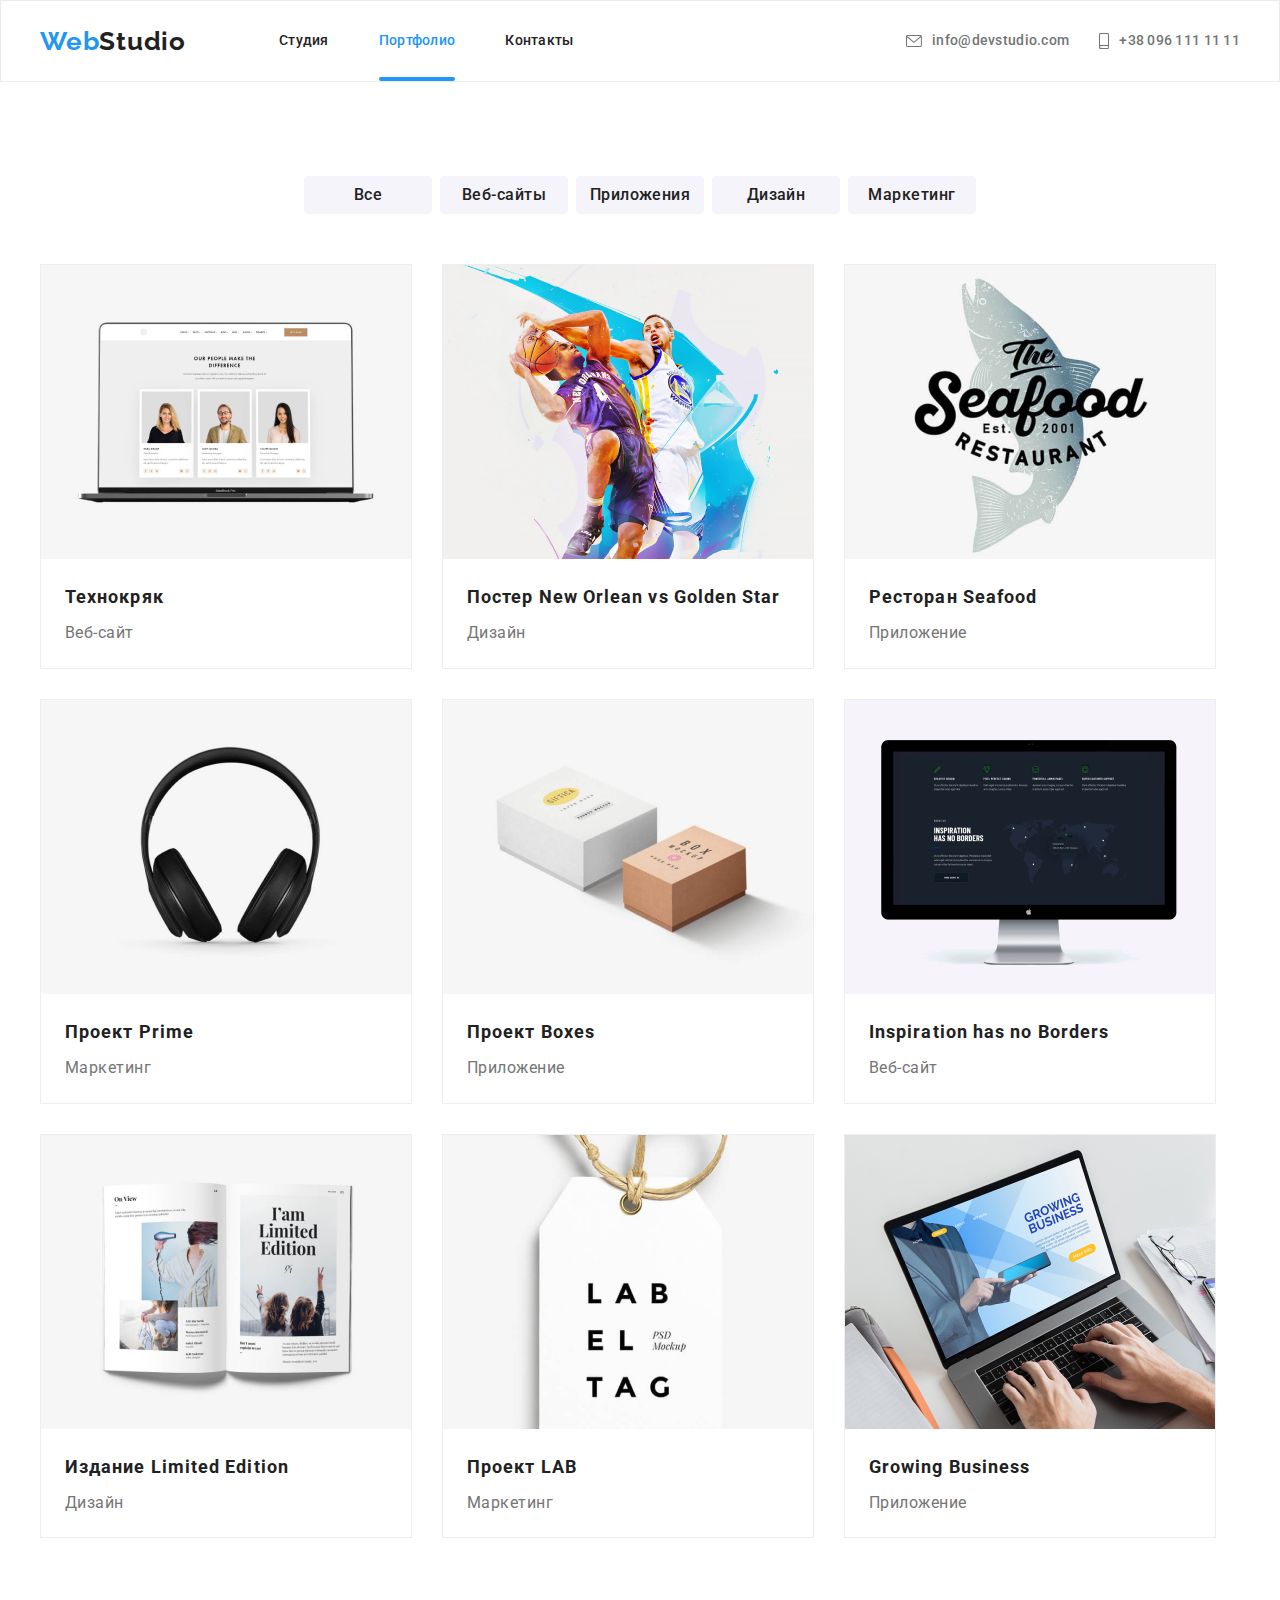
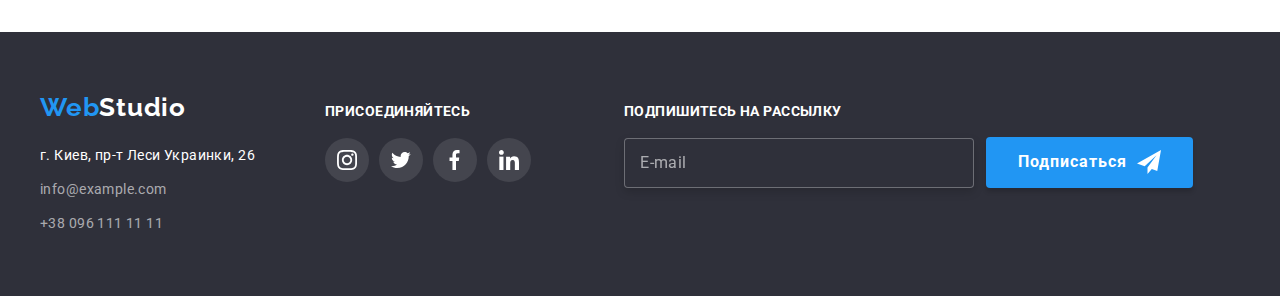
==== commit bd17a85f: "fix modal and footer" ====
--- a/portfolio.html
+++ b/portfolio.html
@@ -322,7 +322,7 @@
             </ul>
           </address>
         </div>
-        <div>
+        <div class="social-media__group">
           <p class="title-subscribe">Присоединяйтесь</p>
           <ul class="social-media">
             <li class="social-media__item">
--- a/css/portfolio.css
+++ b/css/portfolio.css
@@ -317,15 +317,15 @@
   text-transform: uppercase;
   color: #ffffff;
 }
-.title-subscribe:not(:last-child) {
-  margin-right: 93px;
-}
 
 .social-media {
   display: flex;
 }
 .social-media__item:not(:last-child) {
   margin-right: 10px;
+}
+.social-media__group {
+  margin-right: 93px;
 }
 .social-media__link {
   display: flex;
